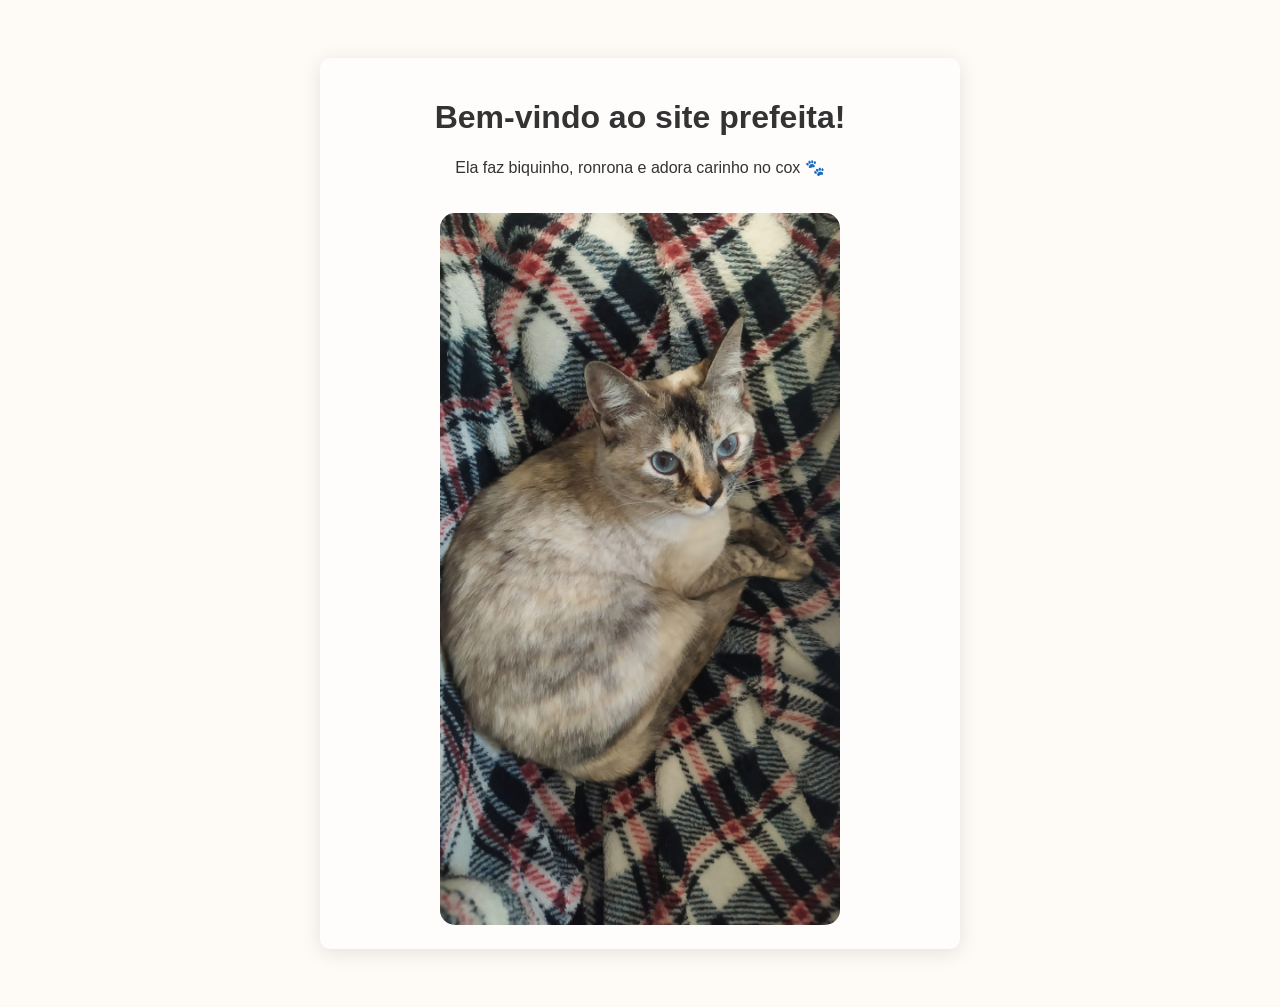
==== Templates/index.html @ ef60abb3 "Site da minha gata" ====
<!DOCTYPE html>
<html lang="pt-BR">
<head>
    <meta charset="UTF-8">
    <title>Minha Gata Fofa</title>
    <link rel="stylesheet" href="/static/style.css">
</head>
<body>
    <div class="container">
        <h1>Bem-vindo ao site prefeita!</h1>
        <p>Ela faz biquinho, ronrona e adora carinho no cox 🐾</p>
        <img src="/static/gata.jpg" alt="Foto da minha gata">
    </div>
</body>
</html>
---- static/style.css ----
body {
    background-color: #fefaf5;
    font-family: 'Segoe UI', Tahoma, Geneva, Verdana, sans-serif;
    color: #333;
    text-align: center;
    padding: 50px;
}

.container {
    max-width: 600px;
    margin: auto;
    padding: 20px;
    background-color: #fffdfc;
    box-shadow: 0px 4px 20px rgba(0,0,0,0.1);
    border-radius: 10px;
}

img {
    width: 100%;
    max-width: 400px;
    border-radius: 15px;
    margin-top: 20px;
}
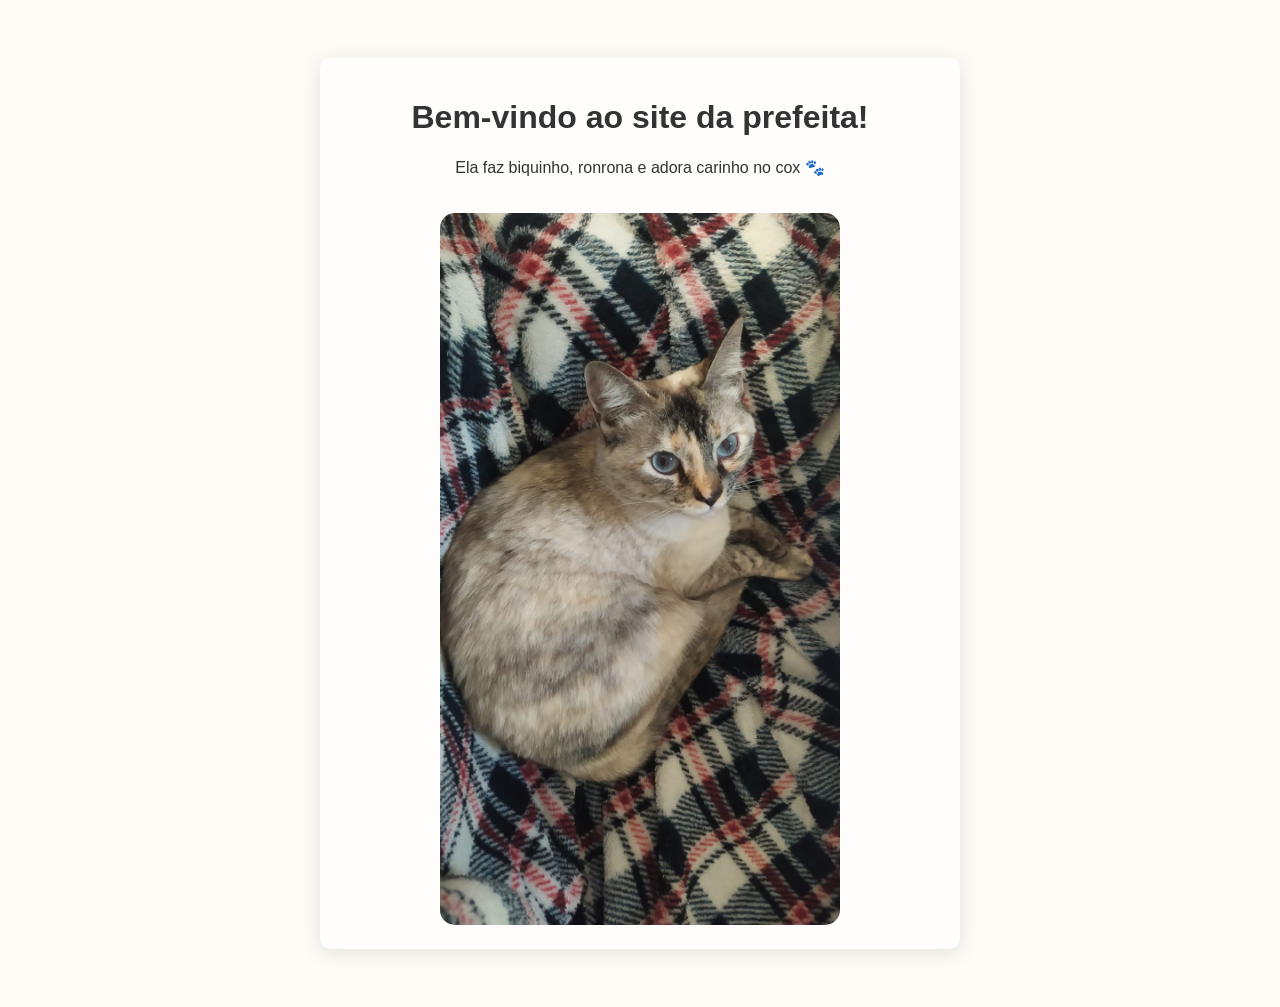
==== commit 611a2d81: "ajuste pontuacao" ====
--- a/Templates/index.html
+++ b/Templates/index.html
@@ -7,7 +7,7 @@
 </head>
 <body>
     <div class="container">
-        <h1>Bem-vindo ao site prefeita!</h1>
+        <h1>Bem-vindo ao site da prefeita!</h1>
         <p>Ela faz biquinho, ronrona e adora carinho no cox 🐾</p>
         <img src="/static/gata.jpg" alt="Foto da minha gata">
     </div>
